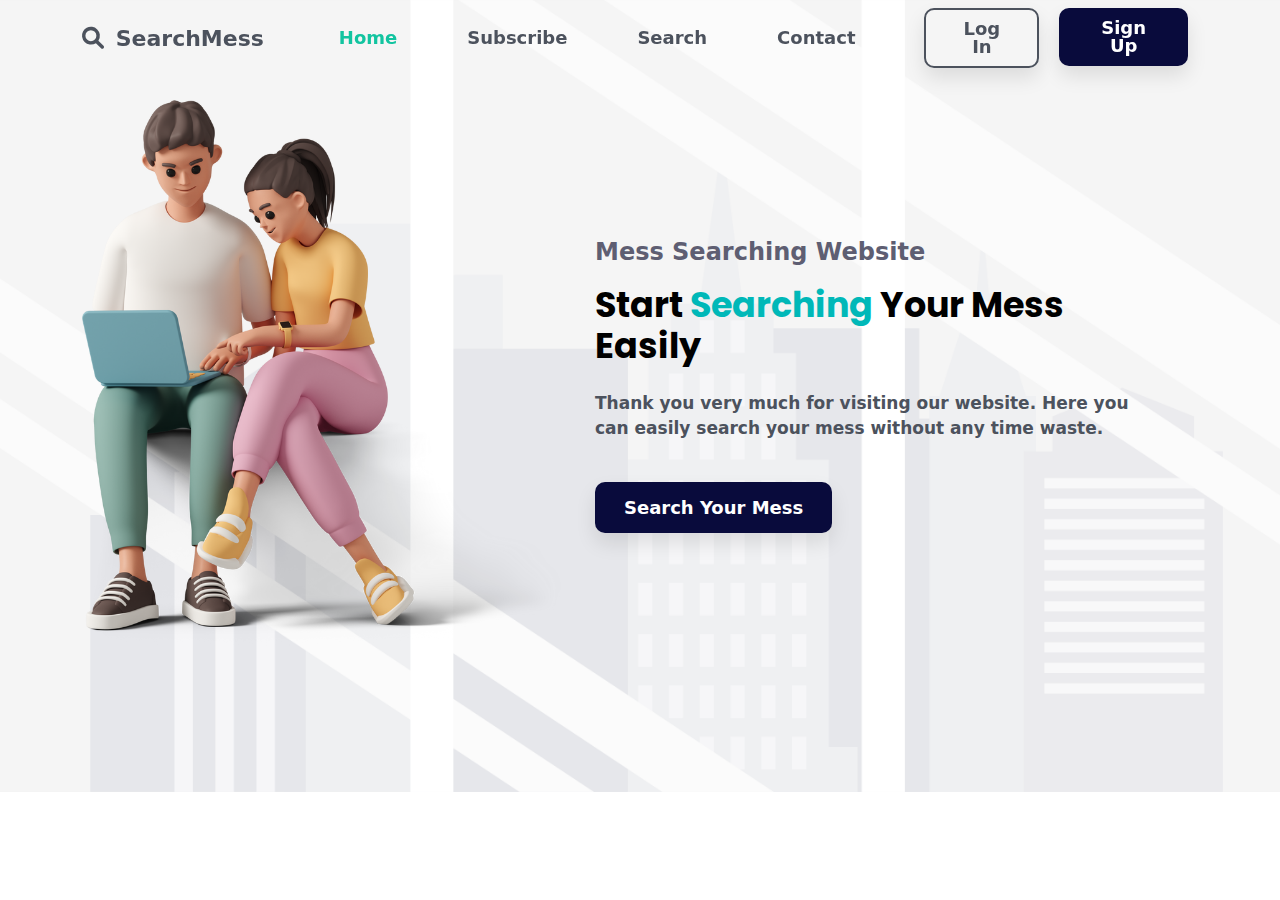
==== index.html @ 971fb6ed "add new project in asionsolver.github.io folder like MessSearch Websites" ====
<!DOCTYPE html>
<html lang="en">

<head>
    <meta charset="UTF-8">
    <meta http-equiv="X-UA-Compatible" content="IE=edge">
    <meta name="viewport" content="width=device-width, initial-scale=1.0">
    <meta name="Description" content="Enter your description here" />
    <title>SearchMess</title>

    <link rel="icon" type="img/png" href="img/weblogo.png">

    <link rel="preconnect" href="https://fonts.googleapis.com">
    <link rel="preconnect" href="https://fonts.gstatic.com" crossorigin>
    <link href="https://fonts.googleapis.com/css2?family=Roboto:wght@300;400;500;700;900&display=swap" rel="stylesheet">

    <link rel="preconnect" href="https://fonts.googleapis.com">
    <link rel="preconnect" href="https://fonts.gstatic.com" crossorigin>
    <link href="https://fonts.googleapis.com/css2?family=Poppins:wght@100;200;300;400;500;600;700;800;900&display=swap"
        rel="stylesheet">

    <link rel="preconnect" href="https://fonts.googleapis.com">
    <link rel="preconnect" href="https://fonts.gstatic.com" crossorigin>
    <link href="https://fonts.googleapis.com/css2?family=Quicksand:wght@300;400;500;600;700&display=swap"
        rel="stylesheet">


    <!-- Bootstrap CSS File -->
    <link rel="stylesheet" href="css/bootstrap.min.css">
    <!-- Font Awesome CSS File -->
    <link rel="stylesheet" href="css/all.min.css">
    <link rel="stylesheet" href="css/fontawesome.min.css">

    <!-- Custom CSS File -->
    <link rel="stylesheet" href="css/style.css">
    <link rel="stylesheet" href="css/responsive.css">
</head>

<body>

    <!-- Navigation Section -->

    <header class="header_wrapper">
        <nav class="navbar navbar-expand-lg fixed-top">
            <div class="container">
                <a class="navbar-brand" href="#"><i class="fa-solid fa-magnifying-glass"></i>
                    <span>SearchMess</span></a>
                <button class="navbar-toggler mx-5 mx-lg-0" type="button" data-bs-toggle="collapse"
                    data-bs-target="#navbarNav" aria-controls="navbarNav" aria-expanded="false"
                    aria-label="Toggle navigation">
                    <!-- <span class="navbar-toggler-icon"></span> -->
                    <i class="fas fa-stream"></i>
                </button>
                <div class="collapse navbar-collapse justify-content-end" id="navbarNav">
                    <ul class="navbar-nav menu-navbar-nav">
                        <li class="nav-item">
                            <a class="nav-link active" aria-current="page" href="#home">Home</a>
                        </li>
                        <li class="nav-item">
                            <a class="nav-link" href="#subscribe">Subscribe</a>
                        </li>
                        <li class="nav-item">
                            <a class="nav-link" href="#search">Search</a>
                        </li>
                        <li class="nav-item">
                            <a class="nav-link" href="contact.html">Contact</a>
                        </li>
                    </ul>
                    <ul class="navbar-nav">
                        <li class="nav-item text-center">
                            <a class="nav-link sign-up-btn btn-extra-header" href="loginSingup.html">Log In</a>
                        </li>
                        <li class="nav-item text-center">
                            <a class="nav-link sign-up-btn btn" href="loginSingup.html">Sign Up</a>
                        </li>
                    </ul>
                </div>
            </div>
        </nav>
    </header>

    <!-- Home Section -->
    <section id="home" class="home_wrapper">
        <div class="container ">
            <div class="row align-items-center">
                <div class="col-md-6 header-img-section">
                    <img src="img/search.png" class="img-fluid" alt="home-image">
                </div>
                <div class="col-md-6 my-5 my-md-0 text-center text-md-start">
                    <p class="home-subtitle">Mess Searching Website</p>
                    <h1 class="home-title">Start <span>Searching</span> your mess easily</h1>
                    <p class="home-title-text">Thank you very much for visiting our website. Here you can easily search
                        your
                        mess without any time waste.</p>
                    <div class="learn-more-btn-section">
                        <a class="nav-link sign-up-btn btn-header" href="#">Search Your Mess</a>
                    </div>
                </div>
            </div>
        </div>
    </section>





    <script type="text/javascript" src="js/bootstrap.min.js"></script>
    <script type="text/javascript" src="js/main.js"></script>
</body>

</html>
---- css/style.css ----
*,
*::after,
*::before {
    -webkit-box-sizing: border-box;
    box-sizing: border-box;
    margin: 0;
    padding: 0;
}

a,
a:hover {
    text-decoration: none;
}


/***********************/
/*** VARIABLE DEFINE ***/
/***********************/

:root {
    --bg-black: #090b3c;
    --bg-white: #fff;
    --bg-gray-white: #fcfcfc;

    --text-black: #000;
    --text-white: #fff;
    --text-dark-gray: #4c525d;
    --text-light-2: #798089;
    --text-light-3: #5e5e72;
    --text-light-4: #a0a0a0;
    --text-dark-green: #12c4a0;

    --blue: #00b8b8;
    --black: #333;
    --light-black: #666;
    --light-bg: #eee;
    --border: 0.2rem solid rgba(0, 0, 0, 0.1);
    --box-shadow: 0 0.5rem 1rem rgba(0, 0, 0, 0.1);

    --primary-font: 'Roboto', sans-serif;
    --secondary-font: 'Quicksand', sans-serif;
    --third-font: 'Poppins', sans-serif;
}




/************************/
/****** Custom CSS ******/
/************************/

.sign-up-btn {
    background-color: var(--bg-black);
    font-size: 18px;
    font-weight: 700;
    color: var(--text-white);
    padding: 12px 29px;
    border-radius: 10px;
    box-shadow: 0 10px 20px rgb(0 0 0 / 10%);
    display: inline-block;
    text-decoration: none;
    transition: 0.7s;
}

.sign-up-btn:hover {
    color: var(--text-black) !important;
    background-color: var(--bg-white);
    border: 2px solid var(--bg-black);
}

.btn-extra-header {
    color: var(--text-white);
    background-color: transparent;
    border: 2px solid var(--text-dark-gray);
}

.btn-extra-header:hover {
    background-color: var(--bg-black);
    color: var(--text-white) !important;
}

.btn {
    color: var(--bg-white) !important;
}


/***********************/
/**** Navbar Design ****/
/***********************/

.header_wrapper .navbar {
    -webkit-transition: all 0.2s linear;
    -o-transition: all 0.2s linear;
    -moz-transition: all 0.2s linear;
    -ms-transition: all 0.2s linear;
    transition: all 0.2 linear;
}

.header_wrapper .navbar-brand span {
    max-width: 210px;
    height: auto;
}

.header_wrapper .menu-navbar-nav {
    display: flex;
    width: 70%;
    justify-content: center;
}

.header_wrapper .nav-item {
    margin: 0 10px;
}

.header_wrapper .nav-item .nav-link {
    font-weight: 700;
    font-size: 18px;
    color: var(--text-dark-gray);
    line-height: 1;
    padding: 10px 25px;

}

.header_wrapper .nav-item .nav-link.active {
    color: var(--text-dark-green);
}

.header-scrolled {
    position: fixed;
    margin-top: 0;
    top: 0;
    left: 0;
    width: 100%;
    height: 85px;
    background: var(--bg-white);
    -webkit-box-shadow: 0 4px 6px 0 rgba(12, 0, 46, 0.05);
    box-shadow: 0 4px 6px 0 rgba(12, 0, 46, 0.05);
}

.header-scrolled .navbar-brand img {
    width: 190px;
    height: auto;
    animation: animated 0.1s ease-in-out;
}

@keyframes animated {
    0% {
        width: 210px;
    }

    50% {

        width: 200px;
    }


    100% {
        width: 190px;
    }
}

.header_scrolled .nav-item .nav-link {
    font-size: 17px;

}

.header_wrapper .navbar-brand {
    font-size: 22px;
    font-weight: 700;
    color: var(--text-dark-gray);
}

.header_wrapper .navbar-brand span {
    padding-left: 4px;
}

/***********************/
/***** Home Design *****/
/***********************/



.home_wrapper {
    background: url(../img/background.png) no-repeat;
    display: flex;
    width: 100%;
    padding: 100px 0 125px;
    background-size: cover;
    justify-content: center;
    align-items: center;
}

.header-img-section {}

.home_wrapper .home-subtitle {
    font-size: 24px;
    font-weight: 700;
    line-height: 1.5;
    margin-bottom: 15px;
    color: var(--text-light-3);
}

.home_wrapper .home-title {
    font-family: var(--third-font);
    font-weight: 700;
    font-size: 35px;
    text-transform: capitalize;
    line-height: 1.15;
    margin-bottom: 25px;
    color: var(--text-black);
}

.home_wrapper .home-title span {
    color: var(--blue);
}

.home_wrapper .home-title-text {
    font-size: 17px;
    line-height: 1.5;
    font-weight: 600;
    margin-bottom: 40px;
    max-width: 550px;
    color: var(--text-dark-gray);
}

.home_wrapper .learn-more-btn-section {
    display: flex;
    justify-content: left;
    align-items: center;
    margin-top: 20px;
}

.home_wrapper .header-img-section {
    width: 45%;
    animation: home 5s ease-in-out infinite;
}

@keyframes home {
    0% {
        transform: translateY(0px);
    }

    50% {

        transform: translateY(20px);
    }


    100% {
        transform: translateY(0px);

    }
}

.btn-header {}
---- css/responsive.css ----
@media (max-width: 1200px) {
    .header_wrapper .nav-item .nav-link {
        padding: 10px 16px;
    }
}

@media (max-width: 1024px) {}

@media (max-width: 991px) {

    /*** Navbar Responsive ***/
    .header_wrapper .navbar-brand span {
        width: 180px;
    }

    .header_wrapper .navbar-toggler:focus {
        box-shadow: none;
    }

    .header_wrapper .menu-navbar-nav {
        text-align: center;
        margin: auto;
    }

    .header_wrapper .nav-item .nav-link {
        margin-top: 12px;
    }

    .header_wrapper .nav-item:last-child .nav-link {
        margin-bottom: 20px;
    }

    .header_wrapper .navbar-collapse {
        background: var(--bg-white);
    }

    /*** Home Section Responsive ***/
    .home_wrapper .home-subtitle {
        font-size: 22px;
    }

    .home_wrapper .home-title {
        font-size: 31px;
    }

    @media (max-width: 767px) {

        /*** Home Section Responsive ***/
        .home_wrapper {
            padding: 100px 0 100px;
        }

        .home_wrapper .row {
            flex-direction: column-reverse;
        }

        .home_wrapper .learn-more-btn-section {
            justify-content: center;
        }

        .img-fluid {
            max-width: 100%;
            margin-left: 98px;
        }

        .home_wrapper .header-img-section {
            width: 100%;
        }
    }

    @media (max-width: 480px) {
        .img-fluid {
            max-width: 100%;
            margin-left: 60px;
        }
    }

    @media (max-width: 330px) {}
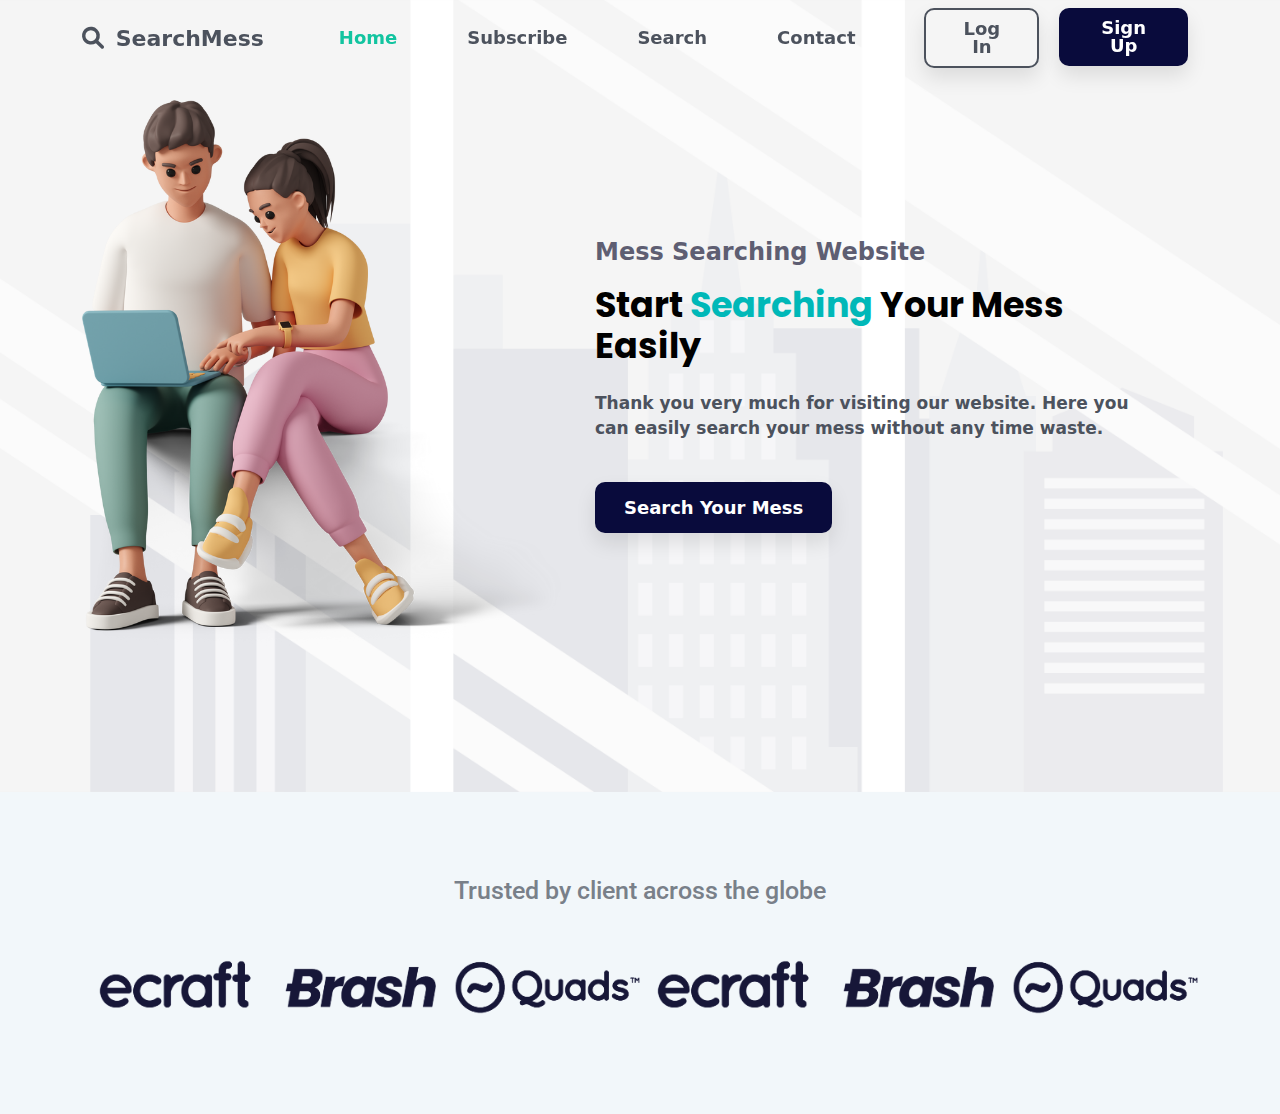
==== commit d3a56efd: "Modified MessSearch Project and add some png file and modified index.html file" ====
--- a/index.html
+++ b/index.html
@@ -24,6 +24,9 @@
     <link href="https://fonts.googleapis.com/css2?family=Quicksand:wght@300;400;500;600;700&display=swap"
         rel="stylesheet">
 
+    <!-- OWL CAROUSEL CSS File -->
+    <link rel="stylesheet" href="owlcarousel/owl.carousel.min.css">
+    <link rel="stylesheet" href="owlcarousel/owl.theme.default.min.css">
 
     <!-- Bootstrap CSS File -->
     <link rel="stylesheet" href="css/bootstrap.min.css">
@@ -63,15 +66,16 @@
                             <a class="nav-link" href="#search">Search</a>
                         </li>
                         <li class="nav-item">
-                            <a class="nav-link" href="contact.html">Contact</a>
+                            <a class="nav-link" href="addional-page/contact.html">Contact</a>
                         </li>
                     </ul>
                     <ul class="navbar-nav">
                         <li class="nav-item text-center">
-                            <a class="nav-link sign-up-btn btn-extra-header" href="loginSingup.html">Log In</a>
+                            <a class="nav-link sign-up-btn btn-extra-header" href="addional-page/loginSingup.html">Log
+                                In</a>
                         </li>
                         <li class="nav-item text-center">
-                            <a class="nav-link sign-up-btn btn" href="loginSingup.html">Sign Up</a>
+                            <a class="nav-link sign-up-btn btn" href="addional-page/loginSingup.html">Sign Up</a>
                         </li>
                     </ul>
                 </div>
@@ -100,9 +104,61 @@
         </div>
     </section>
 
+    <!-- Client Section -->
 
+    <section class="clients">
+        <div class="container">
+            <div class="row">
+                <div class="col-12 text-center">
+                    <h2>Trusted by client across the globe</h2>
+                </div>
+                <div class="col-12">
+                    <div class="owl-carousel client-slider-section">
+                        <div class="item">
+                            <img src="img/client-1.png" alt="client-image">
+                        </div>
+                        <div class="item">
+                            <img src="img/client-2.png" alt="client-image">
+                        </div>
+                        <div class="item">
+                            <img src="img/client-3.png" alt="client-image">
+                        </div>
+                        <div class="item">
+                            <img src="img/client-1.png" alt="client-image">
+                        </div>
+                        <div class="item">
+                            <img src="img/client-2.png" alt="client-image">
+                        </div>
+                        <div class="item">
+                            <img src="img/client-3.png" alt="client-image">
+                        </div>
+                        <div class="item">
+                            <img src="img/client-1.png" alt="client-image">
+                        </div>
+                        <div class="item">
+                            <img src="img/client-2.png" alt="client-image">
+                        </div>
+                        <div class="item">
+                            <img src="img/client-3.png" alt="client-image">
+                        </div>
+                        <div class="item">
+                            <img src="img/client-1.png" alt="client-image">
+                        </div>
+                        <div class="item">
+                            <img src="img/client-2.png" alt="client-image">
+                        </div>
+                        <div class="item">
+                            <img src="img/client-3.png" alt="client-image">
+                        </div>
+                    </div>
+                </div>
+            </div>
+        </div>
+    </section>
 
-
+    <!-- OWL CAROUSEL JS File -->
+    <script src="owlcarousel/jquery.min.js"></script>
+    <script src="owlcarousel/owl.carousel.min.js"></script>
 
     <script type="text/javascript" src="js/bootstrap.min.js"></script>
     <script type="text/javascript" src="js/main.js"></script>
--- a/css/style.css
+++ b/css/style.css
@@ -21,6 +21,8 @@
     --bg-black: #090b3c;
     --bg-white: #fff;
     --bg-gray-white: #fcfcfc;
+    --bg-light-2: #f2f7fa;
+
 
     --text-black: #000;
     --text-white: #fff;
@@ -29,6 +31,13 @@
     --text-light-3: #5e5e72;
     --text-light-4: #a0a0a0;
     --text-dark-green: #12c4a0;
+
+    --bg-features-1: #fff6d6;
+    --bg-features-2: #ebdcf9;
+    --bg-features-3: #ddf5fc;
+    --bg-features-4: #dcf6e8;
+    --bg-features-5: #f8e4e1;
+    --bg-features-6: #fbffd4;
 
     --blue: #00b8b8;
     --black: #333;
@@ -251,4 +260,18 @@
     }
 }
 
-.btn-header {}+.clients {
+    padding: 80px 0 70px;
+    background: var(--bg-light-2);
+    justify-content: center;
+}
+
+.clients h2 {
+    font-family: var(--primary-font);
+    font-weight: 500;
+    line-height: 1.5;
+    font-size: 25px;
+    text-align: center;
+    margin-bottom: 40px;
+    color: var(--text-light-2);
+}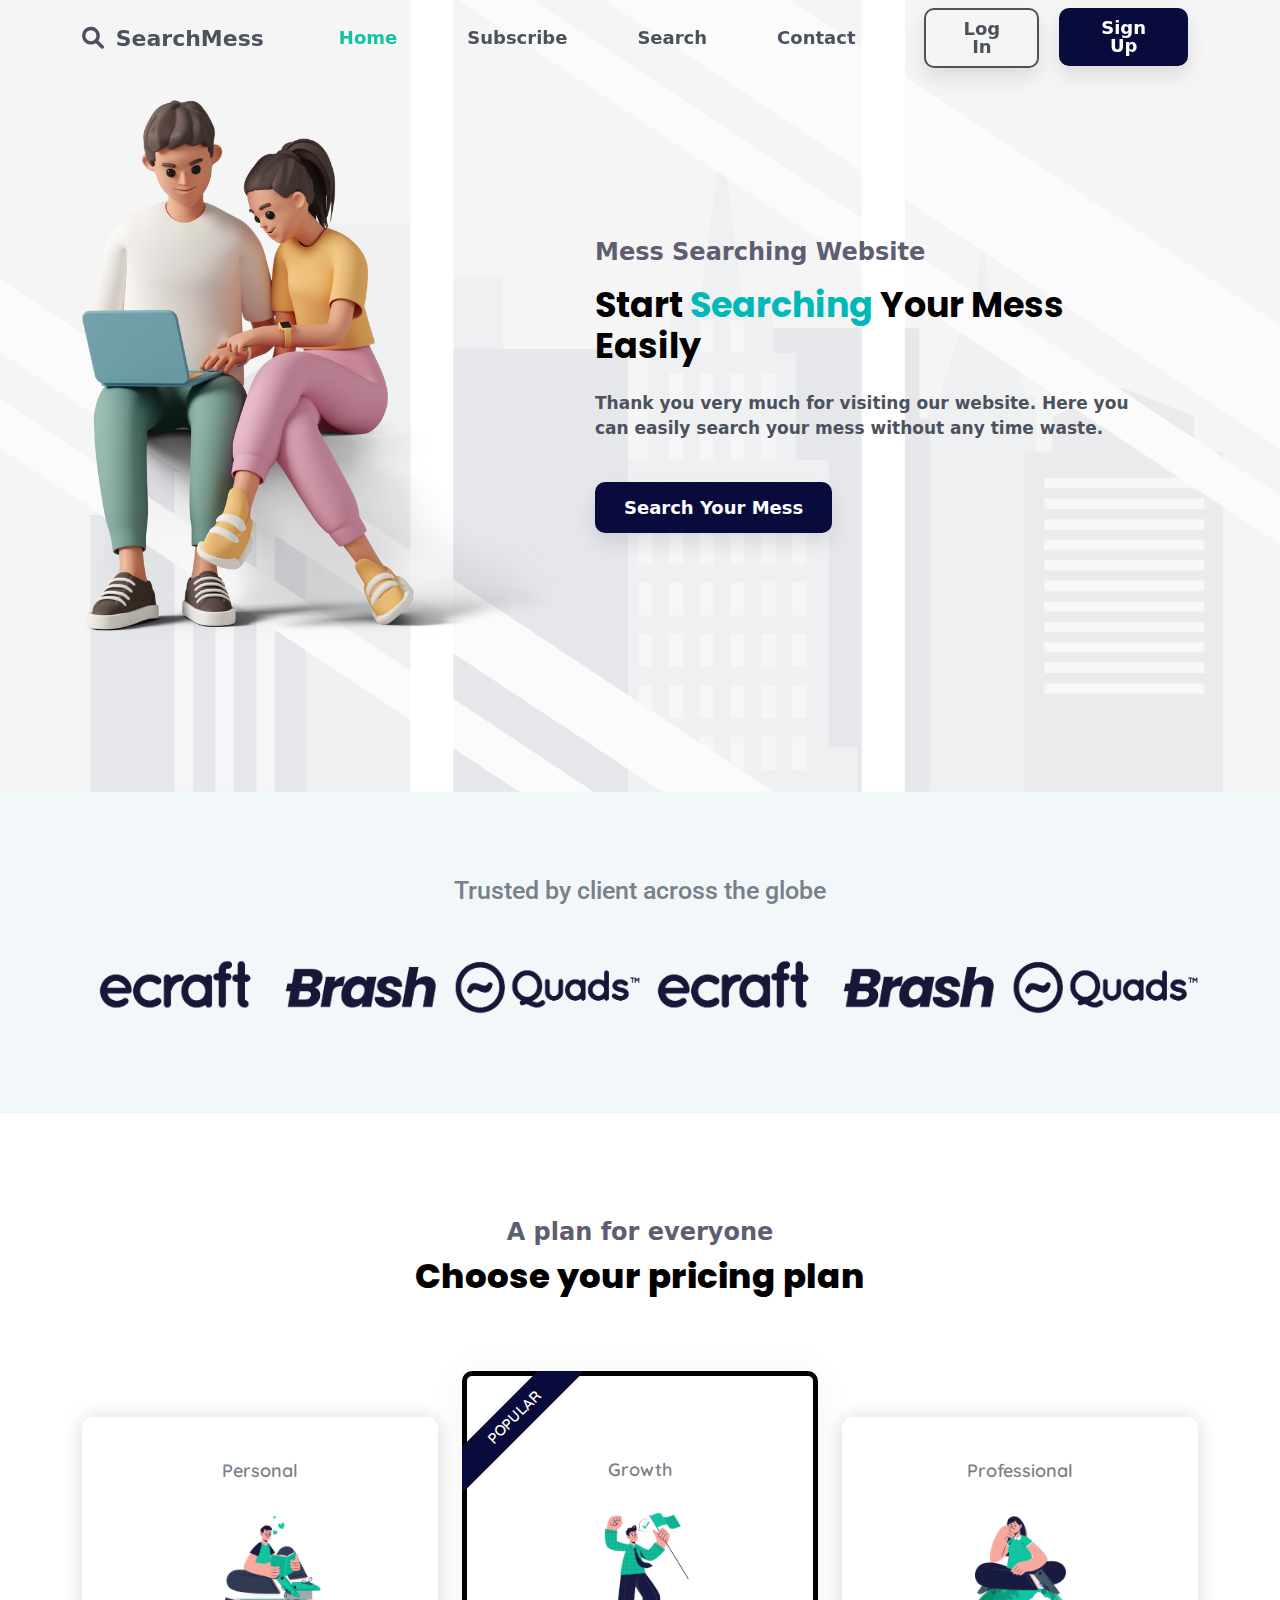
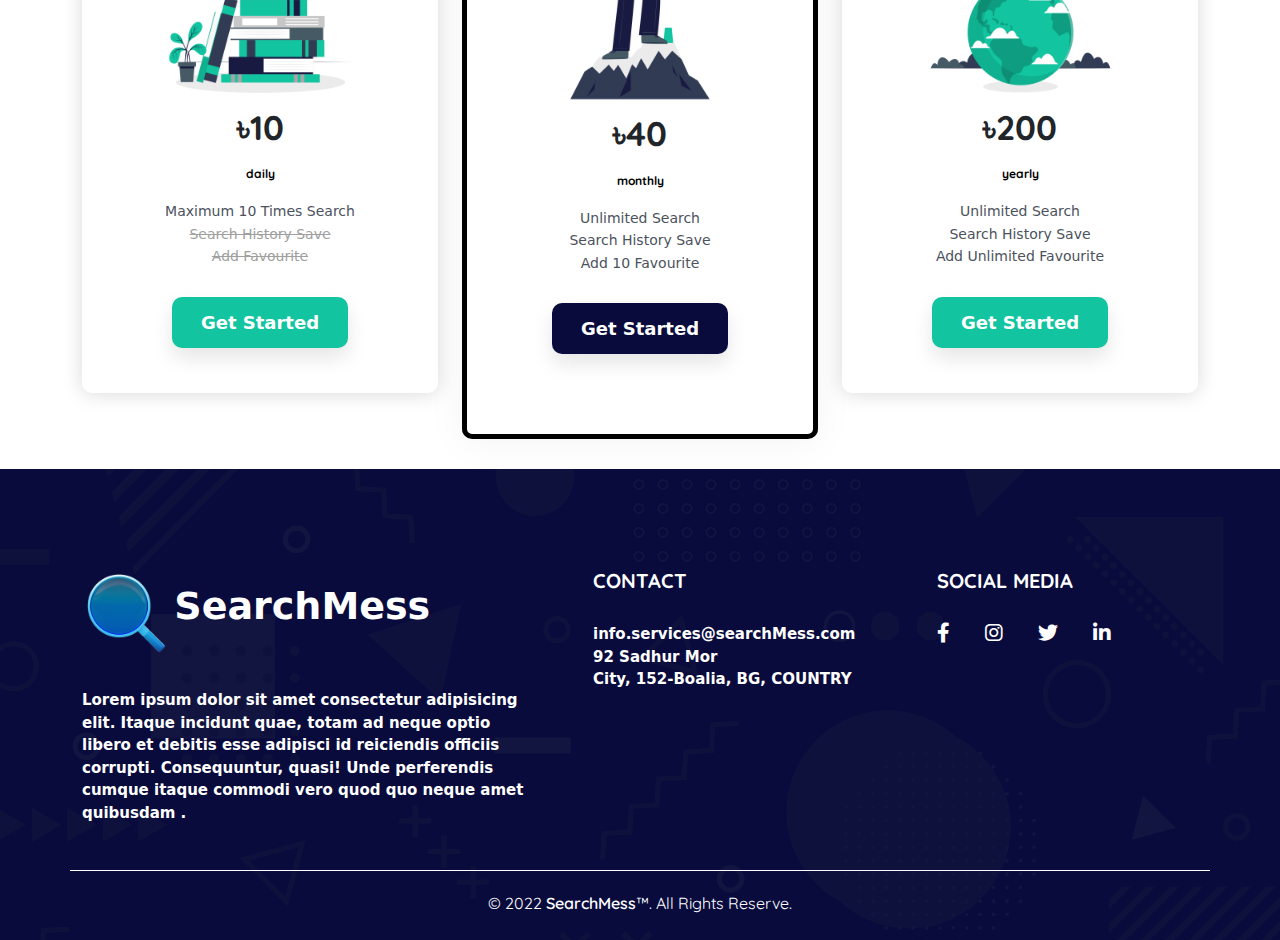
==== commit b598b889: "Modified Asionsolver.github.io folder" ====
--- a/index.html
+++ b/index.html
@@ -156,12 +156,122 @@
         </div>
     </section>
 
-    <!-- OWL CAROUSEL JS File -->
-    <script src="owlcarousel/jquery.min.js"></script>
-    <script src="owlcarousel/owl.carousel.min.js"></script>
-
-    <script type="text/javascript" src="js/bootstrap.min.js"></script>
-    <script type="text/javascript" src="js/main.js"></script>
+    <!-- Pricing Section -->
+    <section id="subscribe" class="price_wrapper">
+        <div class="container">
+            <div class="row">
+                <div class="col-12 text-center mb-5">
+                    <p class="pricing_subtitle">A plan for everyone</p>
+                    <h2 class="pricing_title">Choose your pricing plan</h2>
+                </div>
+            </div>
+
+            <div class="row align-items-center px-3 px-lg-0">
+                <div class="col-sm-6 col-lg-4">
+                    <div class="pricing_card pricing_one">
+                        <p class="pricing_period">Personal</p>
+                        <img class="img-fluid" src="img/personal.png" alt="Pricing-avatar">
+                        <p class="pricing_rate">৳10</p>
+                        <p class="pricing_text">daily</p>
+                        <div class="pricing_plan_all">
+                            <ul>
+                                <li>Maximum 10 Times Search</li>
+                                <li><strike>Search History Save</strike> </li>
+                                <li><strike>Add Favourite</strike></li>
+                            </ul>
+                        </div>
+                        <a href="#" class="sign-up-btn"> Get Started</a>
+                    </div>
+                </div>
+
+                <div class="col-sm-6 col-lg-4 position-relative">
+                    <div class="pricing_ribbon"><span>Popular</span></div>
+                    <div class="pricing_card featured">
+                        <p class="pricing_period">Growth</p>
+                        <img class="img-fluid" src="img/growth.png" alt="Pricing-avatar">
+                        <p class="pricing_rate">৳40</p>
+                        <p class="pricing_text">monthly</p>
+                        <div class="pricing_plan_all">
+                            <ul>
+                                <li>Unlimited Search</li>
+                                <li>Search History Save</li>
+                                <li>Add 10 Favourite</li>
+                            </ul>
+                        </div>
+                        <a href="#" class="sign-up-btn btn-featured"> Get Started</a>
+                    </div>
+                </div>
+
+                <div class="col-sm-6 col-lg-4">
+                    <div class="pricing_card">
+                        <p class="pricing_period">Professional</p>
+                        <img class="img-fluid" src="img/professional.png" alt="Pricing-avatar">
+                        <p class="pricing_rate">৳200</p>
+                        <p class="pricing_text">yearly</p>
+                        <div class="pricing_plan_all">
+                            <ul>
+                                <li>Unlimited Search</li>
+                                <li>Search History Save</li>
+                                <li>Add Unlimited Favourite</li>
+                            </ul>
+                        </div>
+                        <a href="#" class="sign-up-btn btn-header m-0"> Get Started</a>
+                    </div>
+                </div>
+            </div>
+        </div>
+    </section>
+
+
+    <!-- Footer Section -->
+    <footer id="subscribe" class="footer_wrapper">
+        <div class="container">
+            <div class="row">
+                <div class="col-lg-5 footer_logo mb-4 mb-lg-0">
+                    <div class="logo">
+                        <img src="img/weblogo.png" alt="logo">
+                        <span class="footer_brand">SearchMess</span>
+                    </div>
+
+                    <p class="footer_text">Lorem ipsum dolor sit amet consectetur adipisicing elit. Itaque incidunt
+                        quae, totam ad neque optio libero et debitis esse adipisci id reiciendis officiis corrupti.
+                        Consequuntur, quasi! Unde perferendis cumque itaque commodi vero quod quo neque amet quibusdam
+                        .</p>
+                </div>
+
+                <div class="col-lg-4 px-lg-5 mb-4 mb-lg-0">
+                    <h3 class="footer_title">Contact</h3>
+                    <p class="footer_text">
+                        <a href="#">info.services@searchMess.com</a><br>
+                        <a href="#" class="footer_address">92 Sadhur Mor <br>City, 152-Boalia, BG, COUNTRY</a>
+                    </p>
+                </div>
+
+                <div class="col-lg-3 mb-4 mb-lg-0">
+                    <h3 class="footer_title">Social Media</h3>
+                    <p>
+                        <a href="#" class="footer_social_media_icon"><i class="fab fa-facebook-f"
+                                aria-hidden="true"></i></a>
+                        <a href="#" class="footer_social_media_icon"><i class="fab fa-instagram"
+                                aria-hidden="true"></i></a>
+                        <a href="#" class="footer_social_media_icon"><i class="fab fa-twitter"
+                                aria-hidden="true"></i></a>
+                        <a href="#" class="footer_social_media_icon"><i class="fab fa-linkedin-in"
+                                aria-hidden="true"></i></a>
+                    </p>
+                </div>
+
+                <div class="col-12 text-center footer_credits">
+                    <span>&copy; 2022 <a href="#" target="_blank" title="SearchMess">SearchMess</a>&trade;. All Rights
+                        Reserve.</span>
+                </div>
+            </div>
+            <!-- OWL CAROUSEL JS File -->
+            <script src="owlcarousel/jquery.min.js"></script>
+            <script src="owlcarousel/owl.carousel.min.js"></script>
+
+            <script type="text/javascript" src="js/bootstrap.min.js"></script>
+            <script type="text/javascript" src="js/main.js"></script>
 </body>
 
 </html>--- a/css/style.css
+++ b/css/style.css
@@ -274,4 +274,243 @@
     text-align: center;
     margin-bottom: 40px;
     color: var(--text-light-2);
+}
+
+/*************************/
+/****** Pricing CSS ******/
+/*************************/
+
+.price_wrapper {
+    padding: 100px 0 0;
+}
+
+.price_wrapper .pricing_subtitle {
+    font-size: 24px;
+    font-weight: 700;
+    line-height: 1.5;
+    margin-bottom: 5px;
+    color: var(--text-light-3);
+}
+
+.price_wrapper .pricing_title {
+    font-family: var(--third-font);
+    font-weight: 800;
+    font-size: 34px;
+    line-height: 1.25;
+    margin-bottom: 25px;
+    color: var(--text-black);
+}
+
+.price_wrapper .pricing_card {
+    display: flex;
+    justify-content: center;
+    align-items: center;
+    text-align: center;
+    background-color: var(--bg-white);
+    box-shadow: 0 1px 20px rgb(0 0 0 / 15%);
+    flex-direction: column;
+    padding: 40px 40px 45px 40px;
+    border-radius: 10px;
+    margin-bottom: 30px;
+}
+
+.price_wrapper .pricing_card:hover {
+    box-shadow: 0 2px 29px rgb(0 0 0 / 20%);
+    cursor: pointer;
+    z-index: 5;
+}
+
+.price_wrapper .pricing_period {
+    font-size: 18px;
+    font-weight: 600;
+    line-height: 1.5;
+    color: var(--text-light-2);
+    font-family: var(--secondary-font);
+    padding-bottom: 0;
+}
+
+.price_wrapper .pricing_card img {
+    max-width: 75%;
+}
+
+.price_wrapper .pricing_rate {
+    font-size: 34px;
+    font-weight: 800;
+    font-family: var(--secondary-font);
+    color: var(var(--text-black));
+    line-height: 1.25;
+}
+
+.price_wrapper .pricing_text {
+    font-size: 12px;
+    font-weight: 700;
+    color: var(--text-black);
+    font-family: var(--secondary-font);
+    margin: 0px;
+}
+
+.price_wrapper .pricing_plan_all {
+    display: flex;
+    text-align: center;
+    width: 100%;
+    margin: 15px 0;
+}
+
+.price_wrapper .pricing_plan_all ul {
+    list-style: none;
+    width: 100%;
+    padding-inline-start: 0;
+}
+
+.price_wrapper .pricing_plan_all li {
+    font-size: 14px;
+    font-weight: 500;
+    color: var(--text-dark-gray);
+    line-height: 1.25;
+    margin-top: 5px;
+    text-align: center;
+}
+
+.price_wrapper .pricing_plan_all li strike {
+    color: var(--text-light-4);
+}
+
+.price_wrapper .sign-up-btn {
+    background: var(--text-dark-green);
+    border-color: var(--text-dark-green);
+}
+
+.price_wrapper .featured {
+    box-shadow: 0 2px 40px rgb(0 0 0 / 5%);
+    background-color: var(--bg-white);
+    border: 5px solid var(--text-black);
+    padding-top: 80px;
+    padding-bottom: 80px;
+}
+
+.price_wrapper .pricing_ribbon {
+    width: 120px;
+    height: 120px;
+    overflow: hidden;
+    position: absolute;
+    top: 0;
+    left: 20;
+}
+
+
+.price_wrapper .pricing_ribbon span {
+    font-family: var(--secondary-font);
+    position: absolute;
+    display: block;
+    width: 225px;
+    font-weight: 600;
+    padding: 5px 0;
+    background-color: var(--bg-black);
+    color: var(--text-white);
+    text-align: center;
+    font-size: 15px;
+    text-transform: uppercase;
+    text-shadow: 0px 1px 1px rgb(0 0 0 / 20%);
+    right: -45px;
+    top: 30px;
+    transform: rotate(-45deg);
+}
+
+.price_wrapper .btn-featured {
+    background: var(--bg-black);
+    border-color: var(--bg-black);
+}
+
+.price_wrapper .sign-up-btn:hover {
+    background: var(--bg-white);
+    border-color: var(--bg-black);
+}
+
+.price_wrapper .btn-featured .pricing_rate {
+    font-size: 40px;
+}
+
+/*************************/
+/****** Footer CSS ******/
+/*************************/
+
+.footer_wrapper {
+    padding: 100px 0 25px;
+    background-image: url(../img/bg_footer.png);
+    background-color: var(--bg-black);
+    color: var(--bg-white);
+    background-size: cover;
+}
+
+.footer_wrapper .logo .footer_brand {
+    font-size: 38px;
+    font-weight: 700;
+    margin-left: -3px;
+}
+
+.footer_wrapper .footer_logo img {
+    max-width: 20%;
+}
+
+.footer_wrapper .footer_text,
+.footer_wrapper .footer_text a {
+    margin-top: 30px;
+    color: var(--bg-white);
+    font-size: 15px;
+    font-weight: 600;
+    text-decoration: none;
+    line-height: 1.5;
+}
+
+.footer_wrapper .footer_title {
+    font-family: var(--secondary-font);
+    text-transform: uppercase;
+    font-size: 20px;
+    font-weight: 700;
+    margin-bottom: 25px;
+    color: var(--bg-white);
+
+}
+
+.footer_wrapper .footer_social_media_icon {
+    padding-right: 30px;
+    color: var(--text-white);
+    font-size: 20px;
+}
+
+.footer_wrapper .footer_credits {
+    border-top: 1px solid var(--text-white);
+    color: var(--text-white);
+    font-family: var(--secondary-font);
+    margin-top: 30px;
+    padding-top: 20px;
+}
+
+.footer_wrapper .footer_credits a {
+    color: var(--text-yellow);
+    text-decoration: none;
+    font-size: 16px;
+    font-weight: 600;
+}
+
+/*************************/
+/*** Scroll Bar Design ***/
+/*************************/
+
+
+::-webkit-scrollbar {
+    width: 10px;
+}
+
+::-webkit-scrollbar-track {
+    background: var(--bg-light-2);
+}
+
+::-webkit-scrollbar-thumb {
+    background: var(--bg-black);
+}
+
+
+::-webkit-scrollbar-thumb:hover {
+    background: var(--bg-black);
 }